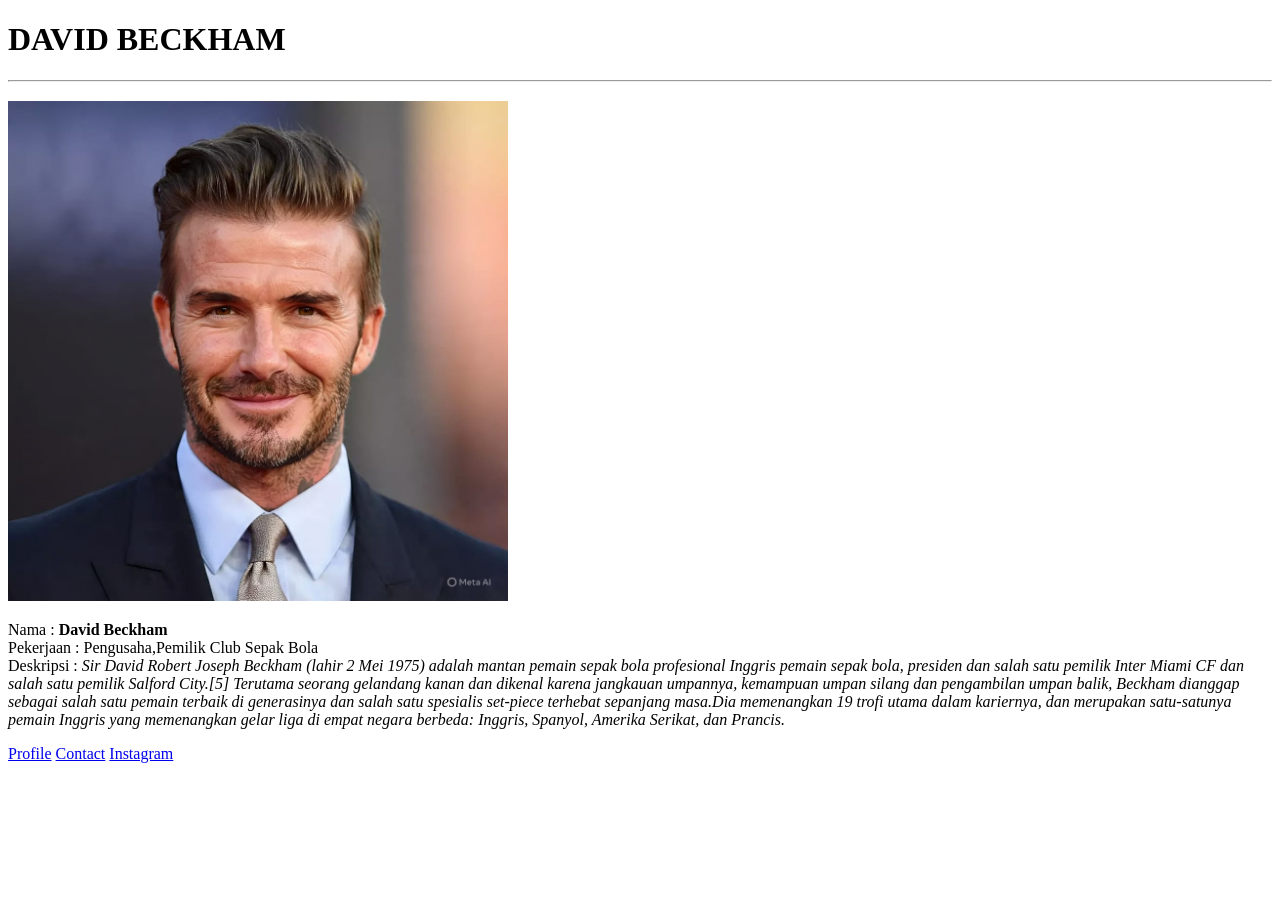
==== index.html @ eb955bd8 "Menambahkan file index.html dan foto David Beckham" ====
<!DOCTYPE html>
<html> 
    <head>
        <meta charset="UTF-8">
        <title>
            DAVID BECKHAM
        </title>
    </head>
    <body>
        <h1>DAVID BECKHAM</h1>
        <hr/>
        <h3></h3>
        <img src="images/david.jpg"width="500px">
        <p>
            Nama        : <b>David Beckham</b><br>
            Pekerjaan   : Pengusaha,Pemilik Club Sepak Bola<br>
            Deskripsi   : <i>Sir David Robert Joseph Beckham  (lahir 2 Mei 1975) adalah mantan pemain sepak bola profesional Inggris pemain sepak bola, presiden dan salah satu pemilik Inter Miami CF dan salah satu pemilik Salford City.[5] Terutama seorang gelandang kanan dan dikenal karena jangkauan umpannya, kemampuan umpan silang dan pengambilan umpan balik, Beckham dianggap sebagai salah satu pemain terbaik di generasinya dan salah satu spesialis set-piece terhebat sepanjang masa.Dia memenangkan 19 trofi utama dalam kariernya, dan merupakan satu-satunya pemain Inggris yang memenangkan gelar liga di empat negara berbeda: Inggris, Spanyol, Amerika Serikat, dan Prancis.</i><br>
        </p>
        <!--Internal source-->
        <a href="https://id.wikipedia.org/wiki/David_Beckham">Profile</a>
        <a href="https://www.davidbeckham.com/contact">Contact</a>
        <!--External source-->
        <a href="https://www.instagram.com/davidbeckham?utm_source=ig_web_button_share_sheet&igsh=ZDNlZDc0MzIxNw==">Instagram</a>
    </body>
</html>
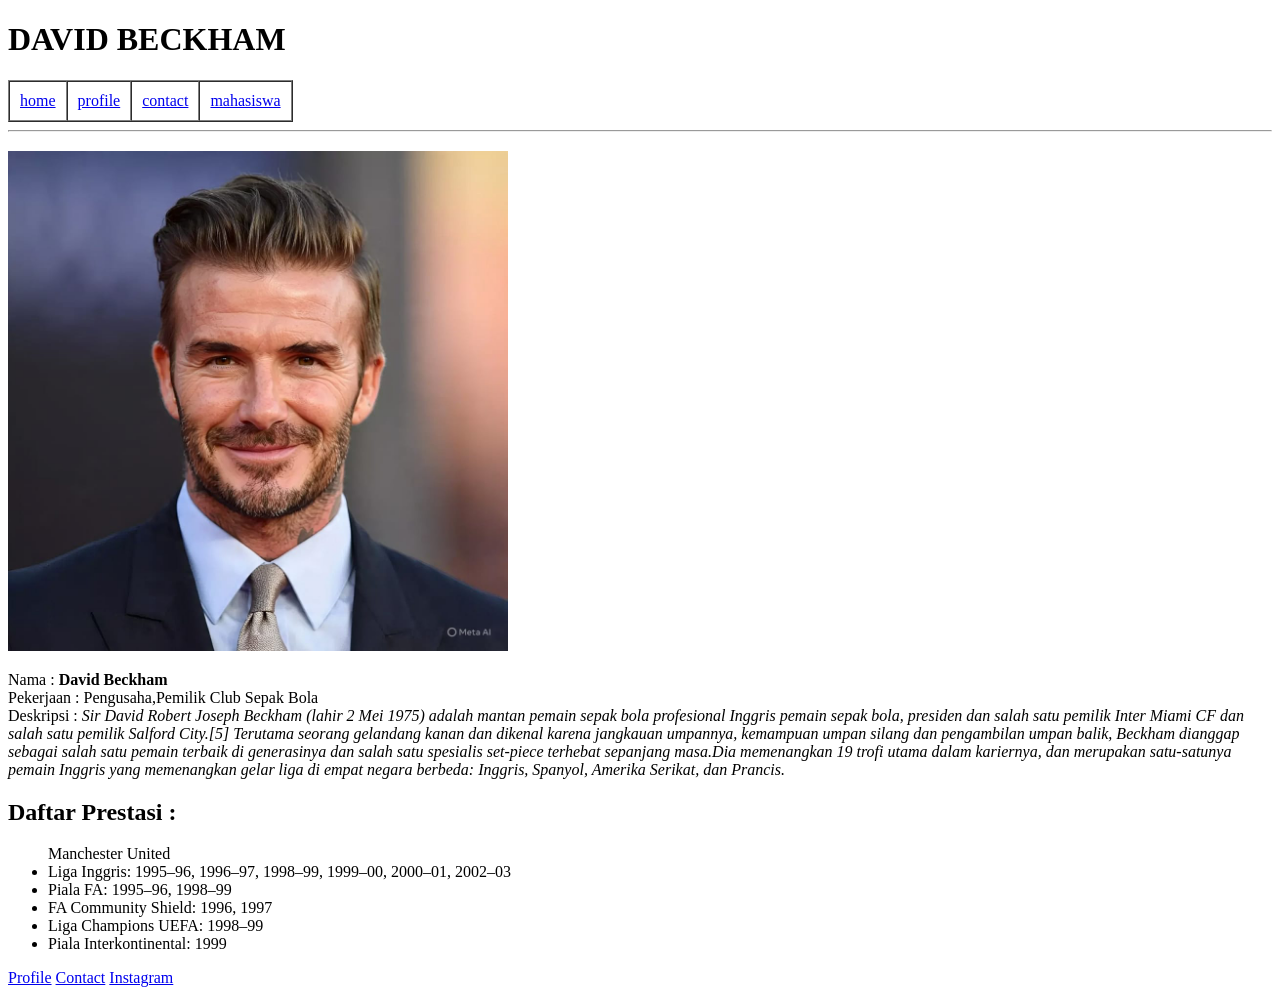
==== commit aee5e903: "add table mahasiswa" ====
--- a/index.html
+++ b/index.html
@@ -8,14 +8,30 @@
     </head>
     <body>
         <h1>DAVID BECKHAM</h1>
+        <table border="1"cellspacing="0" cellpadding="10">
+            <td><a href="index.html">home</a></td>
+            <td><a href="profile.html">profile</a></td>
+            <td><a href="contact.html">contact</a></td>
+            <td><a href="mahasiswa.html">mahasiswa</td>
+        </table>
         <hr/>
-        <h3></h3>
-        <img src="images/david.jpg"width="500px">
+        <h3>    </h3>
+        <img src="assets/images/david.jpg"width="500px">
         <p>
             Nama        : <b>David Beckham</b><br>
             Pekerjaan   : Pengusaha,Pemilik Club Sepak Bola<br>
             Deskripsi   : <i>Sir David Robert Joseph Beckham  (lahir 2 Mei 1975) adalah mantan pemain sepak bola profesional Inggris pemain sepak bola, presiden dan salah satu pemilik Inter Miami CF dan salah satu pemilik Salford City.[5] Terutama seorang gelandang kanan dan dikenal karena jangkauan umpannya, kemampuan umpan silang dan pengambilan umpan balik, Beckham dianggap sebagai salah satu pemain terbaik di generasinya dan salah satu spesialis set-piece terhebat sepanjang masa.Dia memenangkan 19 trofi utama dalam kariernya, dan merupakan satu-satunya pemain Inggris yang memenangkan gelar liga di empat negara berbeda: Inggris, Spanyol, Amerika Serikat, dan Prancis.</i><br>
         </p>
+        <h2>Daftar Prestasi :</h2>
+        <ul>
+            Manchester United
+
+            <li>Liga Inggris: 1995–96, 1996–97, 1998–99, 1999–00, 2000–01, 2002–03</li>
+            <li>Piala FA: 1995–96, 1998–99</li>
+            <li>FA Community Shield: 1996, 1997</li>
+            <li>Liga Champions UEFA: 1998–99</li>
+            <li>Piala Interkontinental: 1999</li>
+        </ul>
         <!--Internal source-->
         <a href="https://id.wikipedia.org/wiki/David_Beckham">Profile</a>
         <a href="https://www.davidbeckham.com/contact">Contact</a>
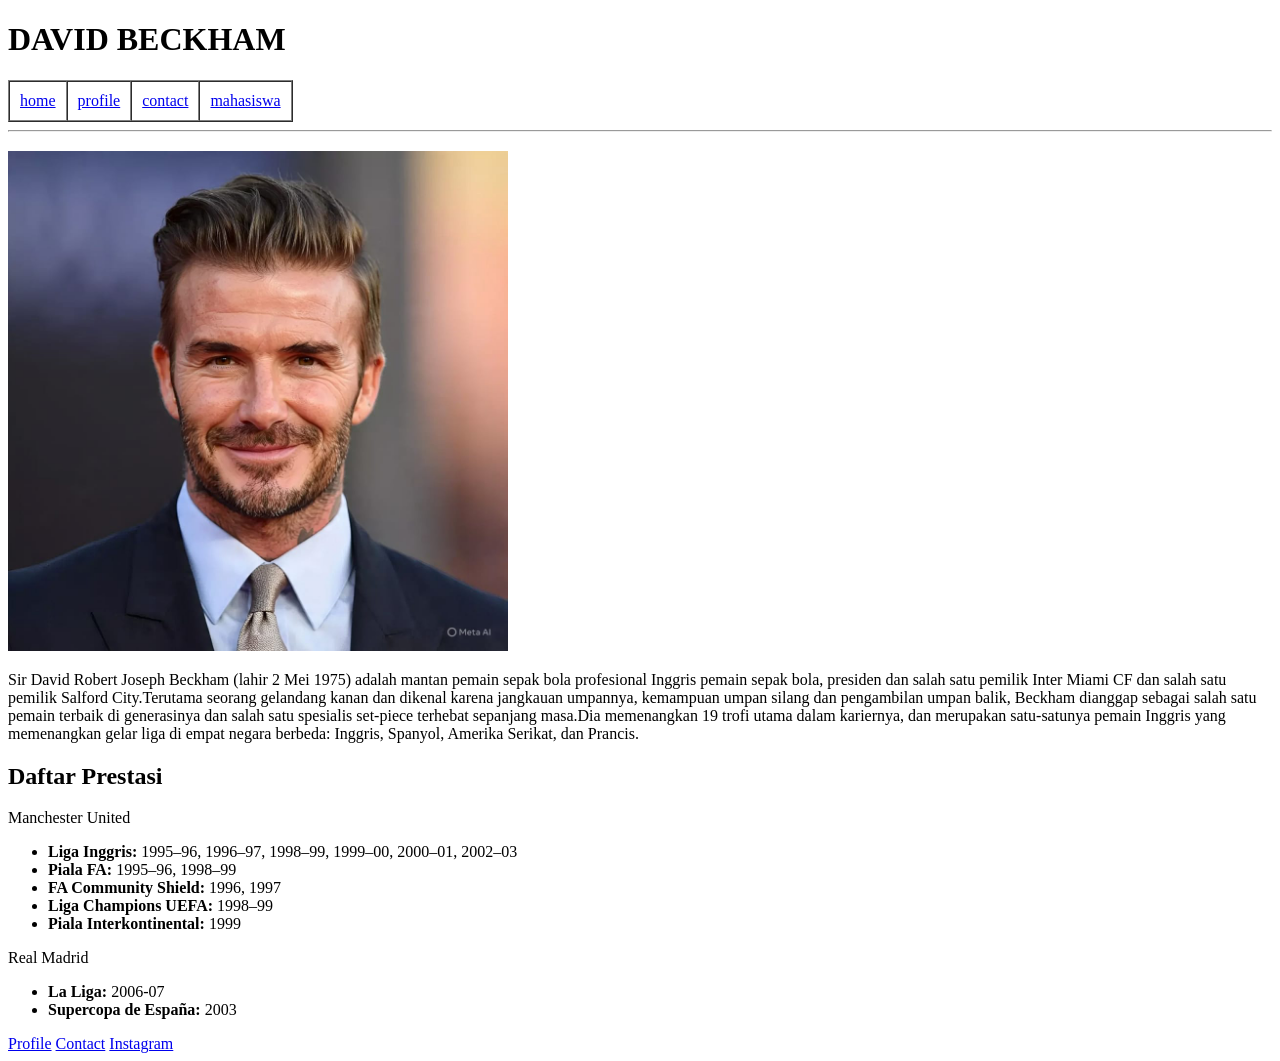
==== commit 6a559265: "Update halaman profil dan contact dengan desain baru" ====
--- a/index.html
+++ b/index.html
@@ -18,20 +18,25 @@
         <h3>    </h3>
         <img src="assets/images/david.jpg"width="500px">
         <p>
-            Nama        : <b>David Beckham</b><br>
-            Pekerjaan   : Pengusaha,Pemilik Club Sepak Bola<br>
-            Deskripsi   : <i>Sir David Robert Joseph Beckham  (lahir 2 Mei 1975) adalah mantan pemain sepak bola profesional Inggris pemain sepak bola, presiden dan salah satu pemilik Inter Miami CF dan salah satu pemilik Salford City.[5] Terutama seorang gelandang kanan dan dikenal karena jangkauan umpannya, kemampuan umpan silang dan pengambilan umpan balik, Beckham dianggap sebagai salah satu pemain terbaik di generasinya dan salah satu spesialis set-piece terhebat sepanjang masa.Dia memenangkan 19 trofi utama dalam kariernya, dan merupakan satu-satunya pemain Inggris yang memenangkan gelar liga di empat negara berbeda: Inggris, Spanyol, Amerika Serikat, dan Prancis.</i><br>
+            Sir David Robert Joseph Beckham  (lahir 2 Mei 1975) adalah mantan pemain sepak bola profesional Inggris pemain sepak bola, presiden dan salah satu pemilik Inter Miami CF dan salah satu pemilik Salford City.Terutama seorang gelandang kanan dan dikenal karena jangkauan umpannya, kemampuan umpan silang dan pengambilan umpan balik, Beckham dianggap sebagai salah satu pemain terbaik di generasinya dan salah satu spesialis set-piece terhebat sepanjang masa.Dia memenangkan 19 trofi utama dalam kariernya, dan merupakan satu-satunya pemain Inggris yang memenangkan gelar liga di empat negara berbeda: Inggris, Spanyol, Amerika Serikat, dan Prancis.<br>
         </p>
-        <h2>Daftar Prestasi :</h2>
-        <ul>
-            Manchester United
+            <h2>Daftar Prestasi</h2>
+            <div class="club-name">Manchester United</div>
+            <ul class="achievements-list">
+                <li><strong>Liga Inggris:</strong> 1995–96, 1996–97, 1998–99, 1999–00, 2000–01, 2002–03</li>
+                <li><strong>Piala FA:</strong> 1995–96, 1998–99</li>
+                <li><strong>FA Community Shield:</strong> 1996, 1997</li>
+                <li><strong>Liga Champions UEFA:</strong> 1998–99</li>
+                <li><strong>Piala Interkontinental:</strong> 1999</li>
+            </ul>
+        </div>
+            <div class="club-name">Real Madrid</div>
+            <ul class="achievements-list">
+                <li><strong>La Liga:</strong> 2006-07</li>
+                <li><strong>Supercopa de España:</strong> 2003</li>
+            </ul>
+        </div>
 
-            <li>Liga Inggris: 1995–96, 1996–97, 1998–99, 1999–00, 2000–01, 2002–03</li>
-            <li>Piala FA: 1995–96, 1998–99</li>
-            <li>FA Community Shield: 1996, 1997</li>
-            <li>Liga Champions UEFA: 1998–99</li>
-            <li>Piala Interkontinental: 1999</li>
-        </ul>
         <!--Internal source-->
         <a href="https://id.wikipedia.org/wiki/David_Beckham">Profile</a>
         <a href="https://www.davidbeckham.com/contact">Contact</a>
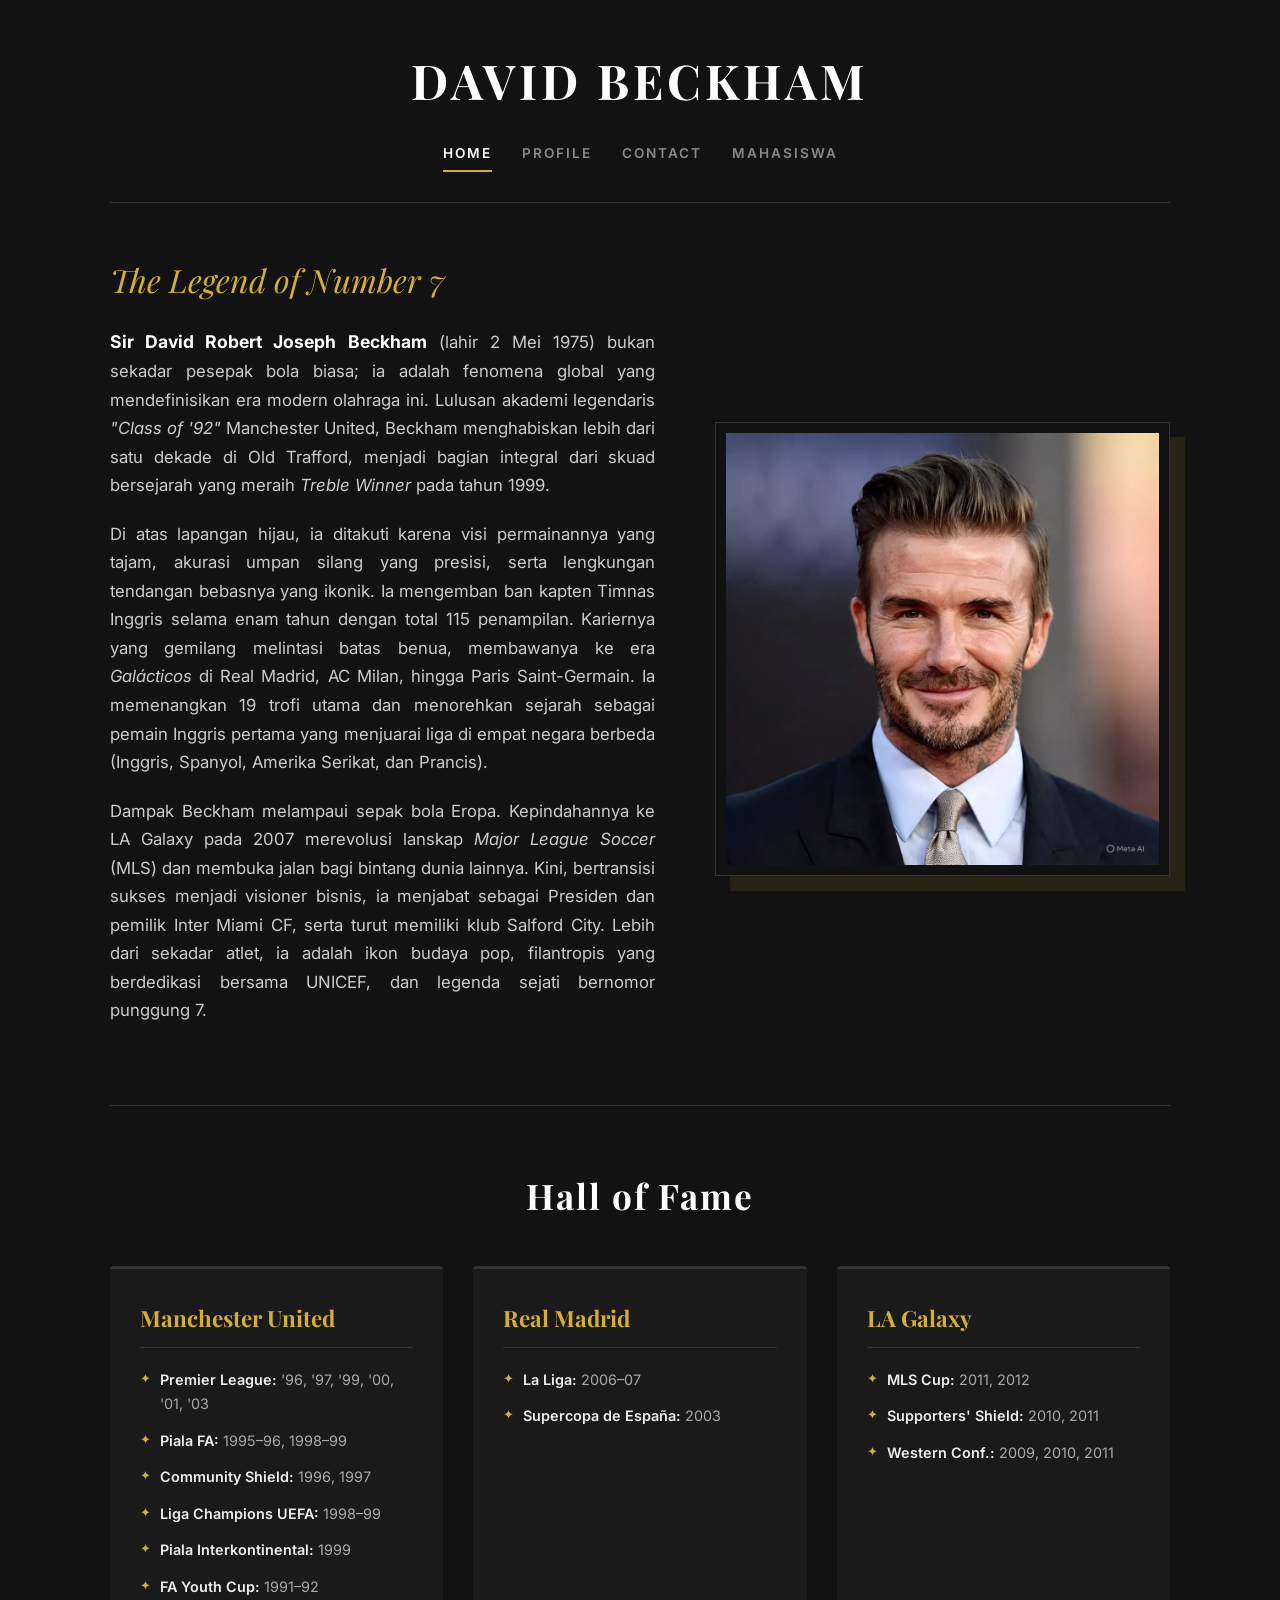
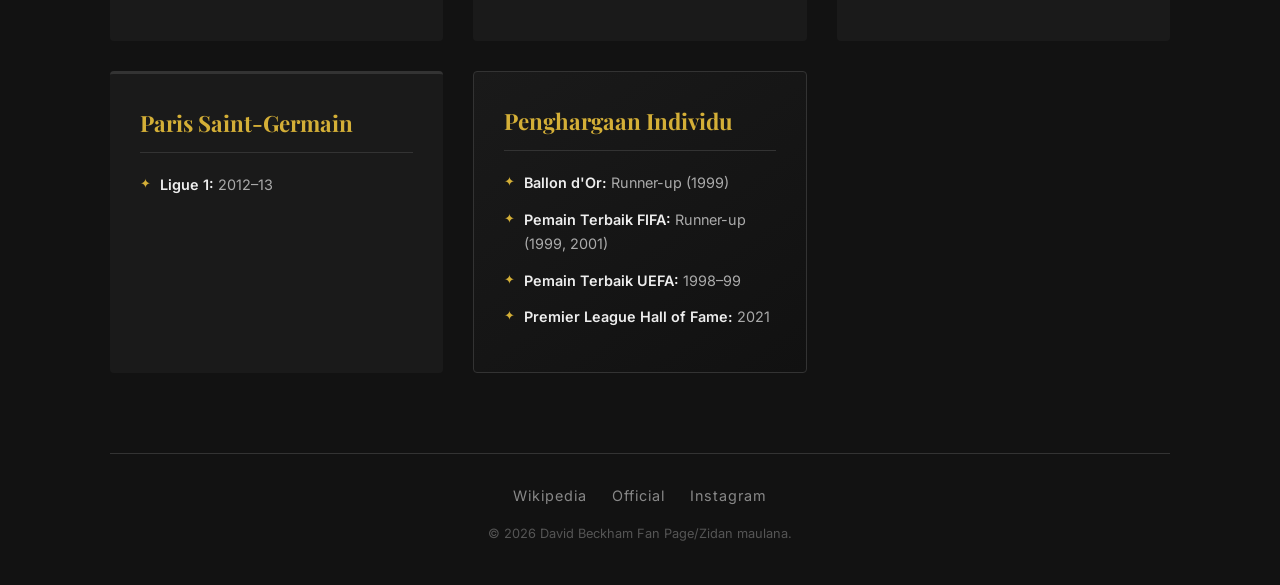
==== commit fba3ffff: "Memperbarui UI form dan menambahkan fitur Local Storage untuk data mahasiswa" ====
--- a/index.html
+++ b/index.html
@@ -1,46 +1,113 @@
 <!DOCTYPE html>
-<html> 
-    <head>
-        <meta charset="UTF-8">
-        <title>
-            DAVID BECKHAM
-        </title>
-    </head>
-    <body>
-        <h1>DAVID BECKHAM</h1>
-        <table border="1"cellspacing="0" cellpadding="10">
-            <td><a href="index.html">home</a></td>
-            <td><a href="profile.html">profile</a></td>
-            <td><a href="contact.html">contact</a></td>
-            <td><a href="mahasiswa.html">mahasiswa</td>
-        </table>
-        <hr/>
-        <h3>    </h3>
-        <img src="assets/images/david.jpg"width="500px">
-        <p>
-            Sir David Robert Joseph Beckham  (lahir 2 Mei 1975) adalah mantan pemain sepak bola profesional Inggris pemain sepak bola, presiden dan salah satu pemilik Inter Miami CF dan salah satu pemilik Salford City.Terutama seorang gelandang kanan dan dikenal karena jangkauan umpannya, kemampuan umpan silang dan pengambilan umpan balik, Beckham dianggap sebagai salah satu pemain terbaik di generasinya dan salah satu spesialis set-piece terhebat sepanjang masa.Dia memenangkan 19 trofi utama dalam kariernya, dan merupakan satu-satunya pemain Inggris yang memenangkan gelar liga di empat negara berbeda: Inggris, Spanyol, Amerika Serikat, dan Prancis.<br>
-        </p>
-            <h2>Daftar Prestasi</h2>
-            <div class="club-name">Manchester United</div>
-            <ul class="achievements-list">
-                <li><strong>Liga Inggris:</strong> 1995–96, 1996–97, 1998–99, 1999–00, 2000–01, 2002–03</li>
-                <li><strong>Piala FA:</strong> 1995–96, 1998–99</li>
-                <li><strong>FA Community Shield:</strong> 1996, 1997</li>
-                <li><strong>Liga Champions UEFA:</strong> 1998–99</li>
-                <li><strong>Piala Interkontinental:</strong> 1999</li>
-            </ul>
-        </div>
-            <div class="club-name">Real Madrid</div>
-            <ul class="achievements-list">
-                <li><strong>La Liga:</strong> 2006-07</li>
-                <li><strong>Supercopa de España:</strong> 2003</li>
-            </ul>
-        </div>
+<html lang="id">
+<head>
+    <meta charset="UTF-8">
+    <meta name="viewport" content="width=device-width, initial-scale=1.0">
+    <title>David Beckham | Home</title>
+    <link rel="stylesheet" href="style.css">
+    <link href="https://fonts.googleapis.com/css2?family=Playfair+Display:ital,wght@0,400;0,700;1,400&family=Inter:wght@300;400;600&display=swap" rel="stylesheet">
+</head>
+<body class="home-page">
 
-        <!--Internal source-->
-        <a href="https://id.wikipedia.org/wiki/David_Beckham">Profile</a>
-        <a href="https://www.davidbeckham.com/contact">Contact</a>
-        <!--External source-->
-        <a href="https://www.instagram.com/davidbeckham?utm_source=ig_web_button_share_sheet&igsh=ZDNlZDc0MzIxNw==">Instagram</a>
-    </body>
+    <div class="container">
+        
+        <header class="site-header">
+            <h1 class="site-title">DAVID BECKHAM</h1>
+            <nav class="site-nav">
+                <a href="index.html" class="active">Home</a>
+                <a href="profile.html">Profile</a>
+                <a href="contact.html">Contact</a>
+                <a href="mahasiswa.html">Mahasiswa</a>
+            </nav>
+        </header>
+
+        <main class="main-content">
+            <section class="hero">
+                <div class="hero-text">
+                    <h2 class="hero-subtitle">The Legend of Number 7</h2>
+                    <p>
+                        <strong>Sir David Robert Joseph Beckham</strong> (lahir 2 Mei 1975) bukan sekadar pesepak bola biasa; ia adalah fenomena global yang mendefinisikan era modern olahraga ini. Lulusan akademi legendaris <em>"Class of '92"</em> Manchester United, Beckham menghabiskan lebih dari satu dekade di Old Trafford, menjadi bagian integral dari skuad bersejarah yang meraih <em>Treble Winner</em> pada tahun 1999.
+                    </p>
+                    <p>
+                        Di atas lapangan hijau, ia ditakuti karena visi permainannya yang tajam, akurasi umpan silang yang presisi, serta lengkungan tendangan bebasnya yang ikonik. Ia mengemban ban kapten Timnas Inggris selama enam tahun dengan total 115 penampilan. Kariernya yang gemilang melintasi batas benua, membawanya ke era <em>Galácticos</em> di Real Madrid, AC Milan, hingga Paris Saint-Germain. Ia memenangkan 19 trofi utama dan menorehkan sejarah sebagai pemain Inggris pertama yang menjuarai liga di empat negara berbeda (Inggris, Spanyol, Amerika Serikat, dan Prancis).
+                    </p>
+                    <p>
+                        Dampak Beckham melampaui sepak bola Eropa. Kepindahannya ke LA Galaxy pada 2007 merevolusi lanskap <em>Major League Soccer</em> (MLS) dan membuka jalan bagi bintang dunia lainnya. Kini, bertransisi sukses menjadi visioner bisnis, ia menjabat sebagai Presiden dan pemilik Inter Miami CF, serta turut memiliki klub Salford City. Lebih dari sekadar atlet, ia adalah ikon budaya pop, filantropis yang berdedikasi bersama UNICEF, dan legenda sejati bernomor punggung 7.
+                    </p>
+                </div>
+                <div class="hero-visual">
+                    <div class="image-frame">
+                        <img src="assets/images/david.jpg" alt="David Beckham di Lapangan">
+                    </div>
+                </div>
+            </section>
+            
+            <hr class="divider"/>
+
+            <section class="achievements">
+                <h2 class="section-title">Hall of Fame</h2>
+                <div class="achievement-grid">
+                    
+                    <div class="achievement-card">
+                        <h3>Manchester United</h3>
+                        <ul class="achievements-list">
+                            <li><strong>Premier League:</strong> '96, '97, '99, '00, '01, '03</li>
+                            <li><strong>Piala FA:</strong> 1995–96, 1998–99</li>
+                            <li><strong>Community Shield:</strong> 1996, 1997</li>
+                            <li><strong>Liga Champions UEFA:</strong> 1998–99</li>
+                            <li><strong>Piala Interkontinental:</strong> 1999</li>
+                            <li><strong>FA Youth Cup:</strong> 1991–92</li>
+                        </ul>
+                    </div>
+                    
+                    <div class="achievement-card">
+                        <h3>Real Madrid</h3>
+                        <ul class="achievements-list">
+                            <li><strong>La Liga:</strong> 2006–07</li>
+                            <li><strong>Supercopa de España:</strong> 2003</li>
+                        </ul>
+                    </div>
+
+                    <div class="achievement-card">
+                        <h3>LA Galaxy</h3>
+                        <ul class="achievements-list">
+                            <li><strong>MLS Cup:</strong> 2011, 2012</li>
+                            <li><strong>Supporters' Shield:</strong> 2010, 2011</li>
+                            <li><strong>Western Conf.:</strong> 2009, 2010, 2011</li>
+                        </ul>
+                    </div>
+
+                    <div class="achievement-card">
+                        <h3>Paris Saint-Germain</h3>
+                        <ul class="achievements-list">
+                            <li><strong>Ligue 1:</strong> 2012–13</li>
+                        </ul>
+                    </div>
+
+                    <div class="achievement-card feature-card">
+                        <h3>Penghargaan Individu</h3>
+                        <ul class="achievements-list">
+                            <li><strong>Ballon d'Or:</strong> Runner-up (1999)</li>
+                            <li><strong>Pemain Terbaik FIFA:</strong> Runner-up (1999, 2001)</li>
+                            <li><strong>Pemain Terbaik UEFA:</strong> 1998–99</li>
+                            <li><strong>Premier League Hall of Fame:</strong> 2021</li>
+                        </ul>
+                    </div>
+
+                </div>
+            </section>
+        </main>
+
+        <footer class="site-footer">
+            <div class="footer-links">
+                <a href="https://id.wikipedia.org/wiki/David_Beckham" target="_blank">Wikipedia</a>
+                <a href="https://www.davidbeckham.com/contact" target="_blank">Official</a>
+                <a href="https://www.instagram.com/davidbeckham" target="_blank">Instagram</a>
+            </div>
+            <p class="copyright">© 2026 David Beckham Fan Page/Zidan maulana.</p>
+        </footer>
+
+    </div>
+
+</body>
 </html>
--- a/style.css
+++ b/style.css
@@ -0,0 +1,253 @@
+/* --- Reset & Base Variables --- */
+* {
+    margin: 0;
+    padding: 0;
+    box-sizing: border-box;
+}
+
+:root {
+    --bg-dark: #121212;
+    --bg-card: #1a1a1a;
+    --text-main: #e0e0e0;
+    --text-muted: #888;
+    --accent-color: #d4af37; /* Aksen emas */
+    --border-color: #333;
+}
+
+body.home-page {
+    background-color: var(--bg-dark);
+    color: var(--text-main);
+    font-family: 'Inter', Arial, sans-serif;
+    line-height: 1.7;
+}
+
+.container {
+    max-width: 1100px;
+    margin: 0 auto;
+    padding: 40px 20px;
+}
+
+/* --- HEADER & NAVIGASI --- */
+.site-header {
+    border-bottom: 1px solid var(--border-color);
+    padding-bottom: 30px;
+    margin-bottom: 50px;
+    text-align: center;
+}
+
+.site-title {
+    font-family: "Playfair Display", serif;
+    font-size: 3rem;
+    font-weight: 700;
+    color: #fff;
+    letter-spacing: 4px;
+    margin-bottom: 20px;
+    text-transform: uppercase;
+}
+
+.site-nav {
+    display: flex;
+    justify-content: center;
+    gap: 30px;
+    flex-wrap: wrap;
+}
+
+.site-nav a {
+    text-decoration: none;
+    color: var(--text-muted);
+    font-size: 0.85rem;
+    font-weight: 600;
+    text-transform: uppercase;
+    letter-spacing: 2px;
+    padding-bottom: 5px;
+    transition: all 0.3s ease;
+}
+
+.site-nav a:hover, .site-nav a.active {
+    color: #fff;
+    border-bottom: 2px solid var(--accent-color);
+}
+
+/* --- HERO SECTION --- */
+.hero {
+    display: flex;
+    align-items: center;
+    gap: 60px;
+    margin-bottom: 60px;
+}
+
+.hero-text {
+    flex: 1.2;
+}
+
+.hero-subtitle {
+    font-family: "Playfair Display", serif;
+    font-size: 2rem;
+    color: var(--accent-color);
+    margin-bottom: 20px;
+    font-weight: 400;
+    font-style: italic;
+}
+
+.hero-text p {
+    font-size: 1.05rem;
+    color: #ccc;
+    margin-bottom: 20px;
+    text-align: justify;
+}
+
+.hero-text strong {
+    color: #fff;
+    font-size: 1.1rem;
+}
+
+/* Styling Gambar Sinematik */
+.hero-visual {
+    flex: 1;
+    position: relative;
+}
+
+.image-frame {
+    position: relative;
+    padding: 10px;
+    background: #111;
+    border: 1px solid var(--border-color);
+    box-shadow: 15px 15px 0px rgba(212, 175, 55, 0.1); /* Efek bayangan kotak emas */
+    transition: transform 0.4s ease;
+}
+
+.image-frame:hover {
+    transform: translate(-5px, -5px);
+    box-shadow: 20px 20px 0px rgba(212, 175, 55, 0.2);
+}
+
+.image-frame img {
+    width: 100%;
+    height: auto;
+    display: block;
+    filter: grayscale(20%) contrast(110%);
+}
+
+.divider {
+    border: 0;
+    height: 1px;
+    background: var(--border-color);
+    margin: 60px 0;
+}
+
+/* --- ACHIEVEMENTS GRID --- */
+.section-title {
+    font-family: "Playfair Display", serif;
+    font-size: 2.2rem;
+    text-align: center;
+    color: #fff;
+    margin-bottom: 40px;
+    letter-spacing: 2px;
+}
+
+.achievement-grid {
+    display: grid;
+    grid-template-columns: repeat(auto-fit, minmax(300px, 1fr));
+    gap: 30px;
+}
+
+.achievement-card {
+    background-color: var(--bg-card);
+    padding: 30px;
+    border-radius: 4px;
+    border-top: 3px solid var(--border-color);
+    transition: transform 0.3s ease, border-color 0.3s ease;
+}
+
+.achievement-card:hover {
+    transform: translateY(-8px);
+    border-top-color: var(--accent-color);
+    box-shadow: 0 10px 20px rgba(0,0,0,0.5);
+}
+
+.achievement-card h3 {
+    font-family: "Playfair Display", serif;
+    color: var(--accent-color);
+    font-size: 1.4rem;
+    margin-bottom: 20px;
+    border-bottom: 1px solid var(--border-color);
+    padding-bottom: 10px;
+}
+
+.achievements-list {
+    list-style: none;
+}
+
+.achievements-list li {
+    font-size: 0.9rem;
+    color: #aaa;
+    margin-bottom: 12px;
+    position: relative;
+    padding-left: 20px;
+}
+
+.achievements-list li::before {
+    content: "✦"; /* Ikon bintang kecil untuk list */
+    position: absolute;
+    left: 0;
+    color: var(--accent-color);
+    font-size: 0.8rem;
+}
+
+.achievements-list strong {
+    color: #eee;
+    font-weight: 600;
+}
+
+.feature-card {
+    background: linear-gradient(145deg, #1a1a1a, #111);
+    border: 1px solid #333;
+}
+
+/* --- FOOTER --- */
+.site-footer {
+    margin-top: 80px;
+    padding-top: 30px;
+    border-top: 1px solid var(--border-color);
+    text-align: center;
+}
+
+.footer-links {
+    display: flex;
+    justify-content: center;
+    gap: 25px;
+    margin-bottom: 15px;
+}
+
+.footer-links a {
+    color: var(--text-muted);
+    text-decoration: none;
+    font-size: 0.9rem;
+    letter-spacing: 1px;
+    transition: color 0.3s ease;
+}
+
+.footer-links a:hover {
+    color: #fff;
+}
+
+.copyright {
+    font-size: 0.8rem;
+    color: #555;
+}
+
+/* --- RESPONSIVE MOBILE --- */
+@media (max-width: 768px) {
+    .hero {
+        flex-direction: column;
+        gap: 40px;
+    }
+    
+    .site-title {
+        font-size: 2.2rem;
+    }
+    
+    .hero-subtitle {
+        font-size: 1.6rem;
+    }
+}
